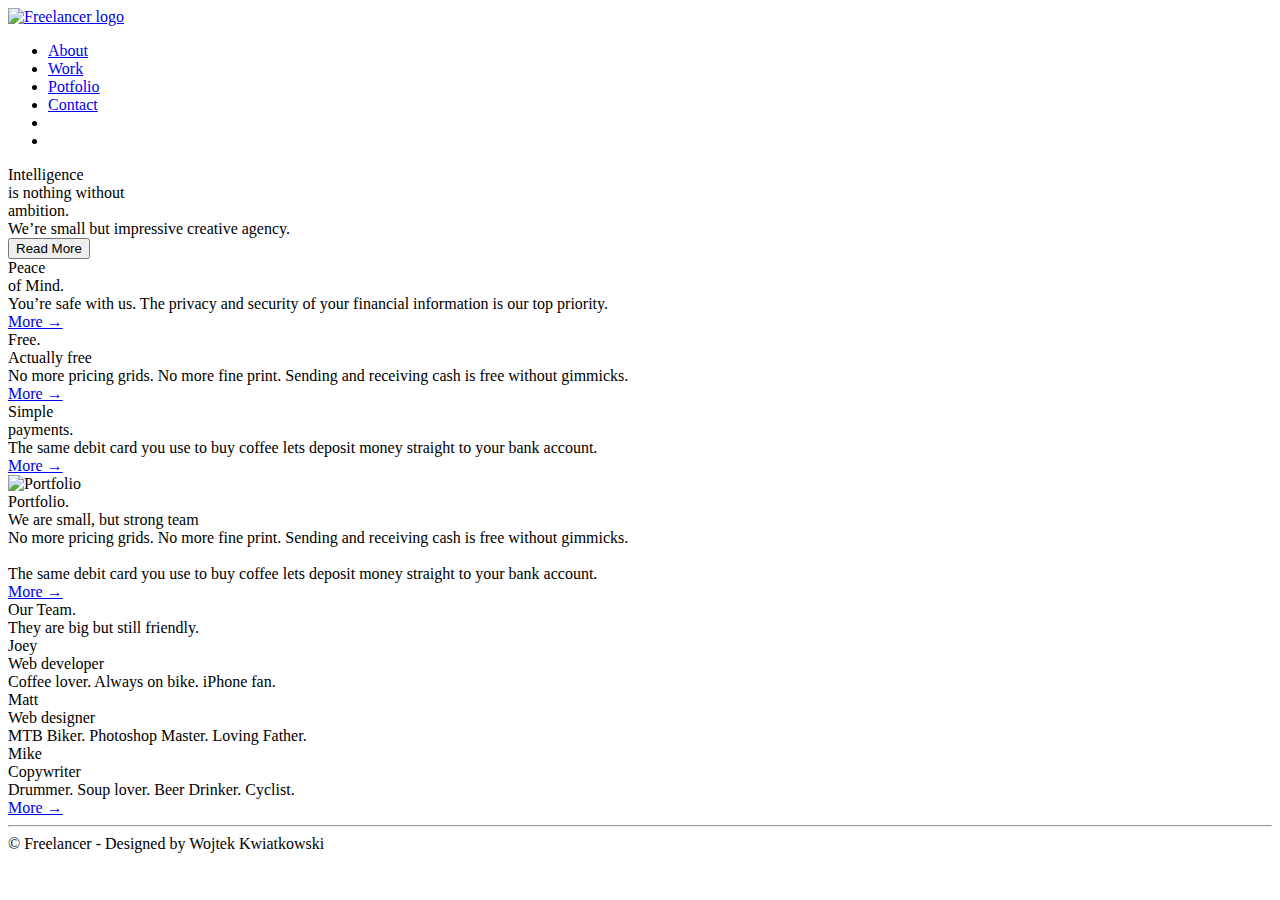
==== sites/freelancer/index.html @ 68204147 "Create index.html" ====
<!DOCTYPE html>
<html lang="en">
<head>
	<meta charset="UTF-8">
	<title>Freelancer</title>
	<link rel="stylesheet" href="css/style.css">
</head>
<body>
		<header> 
			<div class="wrapper">
				<div class="logo">
					<a href="#"><img src="img/logo.png" alt="Freelancer logo"></a>
				</div>
				<div class="nav">
					<nav>
						<ul>
							<li><a href="#" class="list_item">About</a></li>
							<li><a href="#snippets" class="list_item">Work</a></li>
							<li><a href="#portfolio" class="list_item">Potfolio</a></li>
							<li><a href="#" class="list_item">Contact</a></li>
							<li><a href="https://www.twitter.com/" class="list_item_social" target="_blank"></a></li>
							<li><a href="https://www.facebook.com/" class="list_item_social" target="_blank"></a></li>
						</ul>
					</nav>
				</div>
				<div class="slogan">
					<div class="slogan_big">Intelligence<br>is nothing without<br>ambition<span class="red-dot">.</span></div>
					<div class="slogan_small">We’re small but impressive creative agency.</div>
					<button class="header_button">Read More</button>
				</div>
			</div>	
		</header>
		<main>
			<div class="wrapper">
				<div class="snippets" id="snippets">
					<div class="column">
						<div class="column_header">Peace<br>of Mind<span class="red-dot">.</span></div>
						<div class="column_text">You’re safe with us. The privacy and security of your financial information is our top priority.</div>
						<a href="#" class="button">More&nbsp;&rarr;</a>
					</div>
					<div class="column">
						<div class="column_header">Free<span class="red-dot">.</span><br>Actually free</div>
						<div class="column_text">No more pricing grids. No more fine print. Sending and receiving cash is free without gimmicks.</div>
						<a href="#" class="button">More&nbsp;&rarr;</a>
					</div>
					<div class="column">
						<div class="column_header">Simple<br>payments<span class="red-dot">.</span></div>
						<div class="column_text">The same debit card you use to buy coffee lets deposit money straight to your bank account.</div>
						<a href="#" class="button">More&nbsp;&rarr;</a>				
					</div>
				</div>

				<div class="portfolio" id="portfolio">
					<div class="portfolio_image"><img src="img/portfolio_bg.png" alt="Portfolio"></div>
					<div class="portfolio_header">Portfolio<span class="red-dot">.</span></div>
					<div class="portfolio_small-text">We are small, but strong team</div>
					<div class="portfolio_main-info">
						No more pricing grids. No more fine print. Sending and receiving cash is free without gimmicks.<br><br> 
						The same debit card you use to buy coffee lets deposit money straight to your bank account.</div>
					<a href="#" class="button">More&nbsp;&rarr;</a>
				</div>

				<div class="team" id="team">
					<div class="team_header">Our Team<span class="red-dot">.</span></div>
					<div class="team_text">They are big but still friendly.</div>
					<div class="team_member__wrapper">
						<div class="team_member">
							<div class="team_member__photo"></div>
							<div class="team_member__name">Joey</div>
							<div class="team_member__position">Web developer</div>
							<div class="team_member__info">Coffee lover.  Always on bike. iPhone fan.</div>
						</div>
						<div class="team_member">
							<div class="team_member__photo"></div>
							<div class="team_member__name">Matt</div>
							<div class="team_member__position">Web designer</div>
							<div class="team_member__info">MTB Biker. Photoshop Master. Loving Father.</div>
						</div>
						<div class="team_member">
							<div class="team_member__photo"></div>
							<div class="team_member__name">Mike</div>
							<div class="team_member__position">Copywriter</div>
							<div class="team_member__info">Drummer. Soup lover. Beer Drinker. Cyclist.</div>
						</div>
					</div>
					
					<a href="#" class="button">More&nbsp;&rarr;</a>
				</div>
			</div>
			
		</main>

			

		<footer>
			<div class="wrapper">
				<hr>
				<div class="social">
					<a href="https://www.twitter.com" target="_blank" class="social_icon"></a>
					<a href="https://www.instagram.com" target="_blank" class="social_icon"></a>
					<a href="https://www.facebook.com/" target="_blank" class="social_icon"></a>
					<a href="https://plus.google.com/" target="_blank" class="social_icon"></a>
				</div>
				<div class="copyright">&copy; Freelancer - Designed by Wojtek Kwiatkowski</div>
			</div>		
		</footer>
	


</body>
</html>
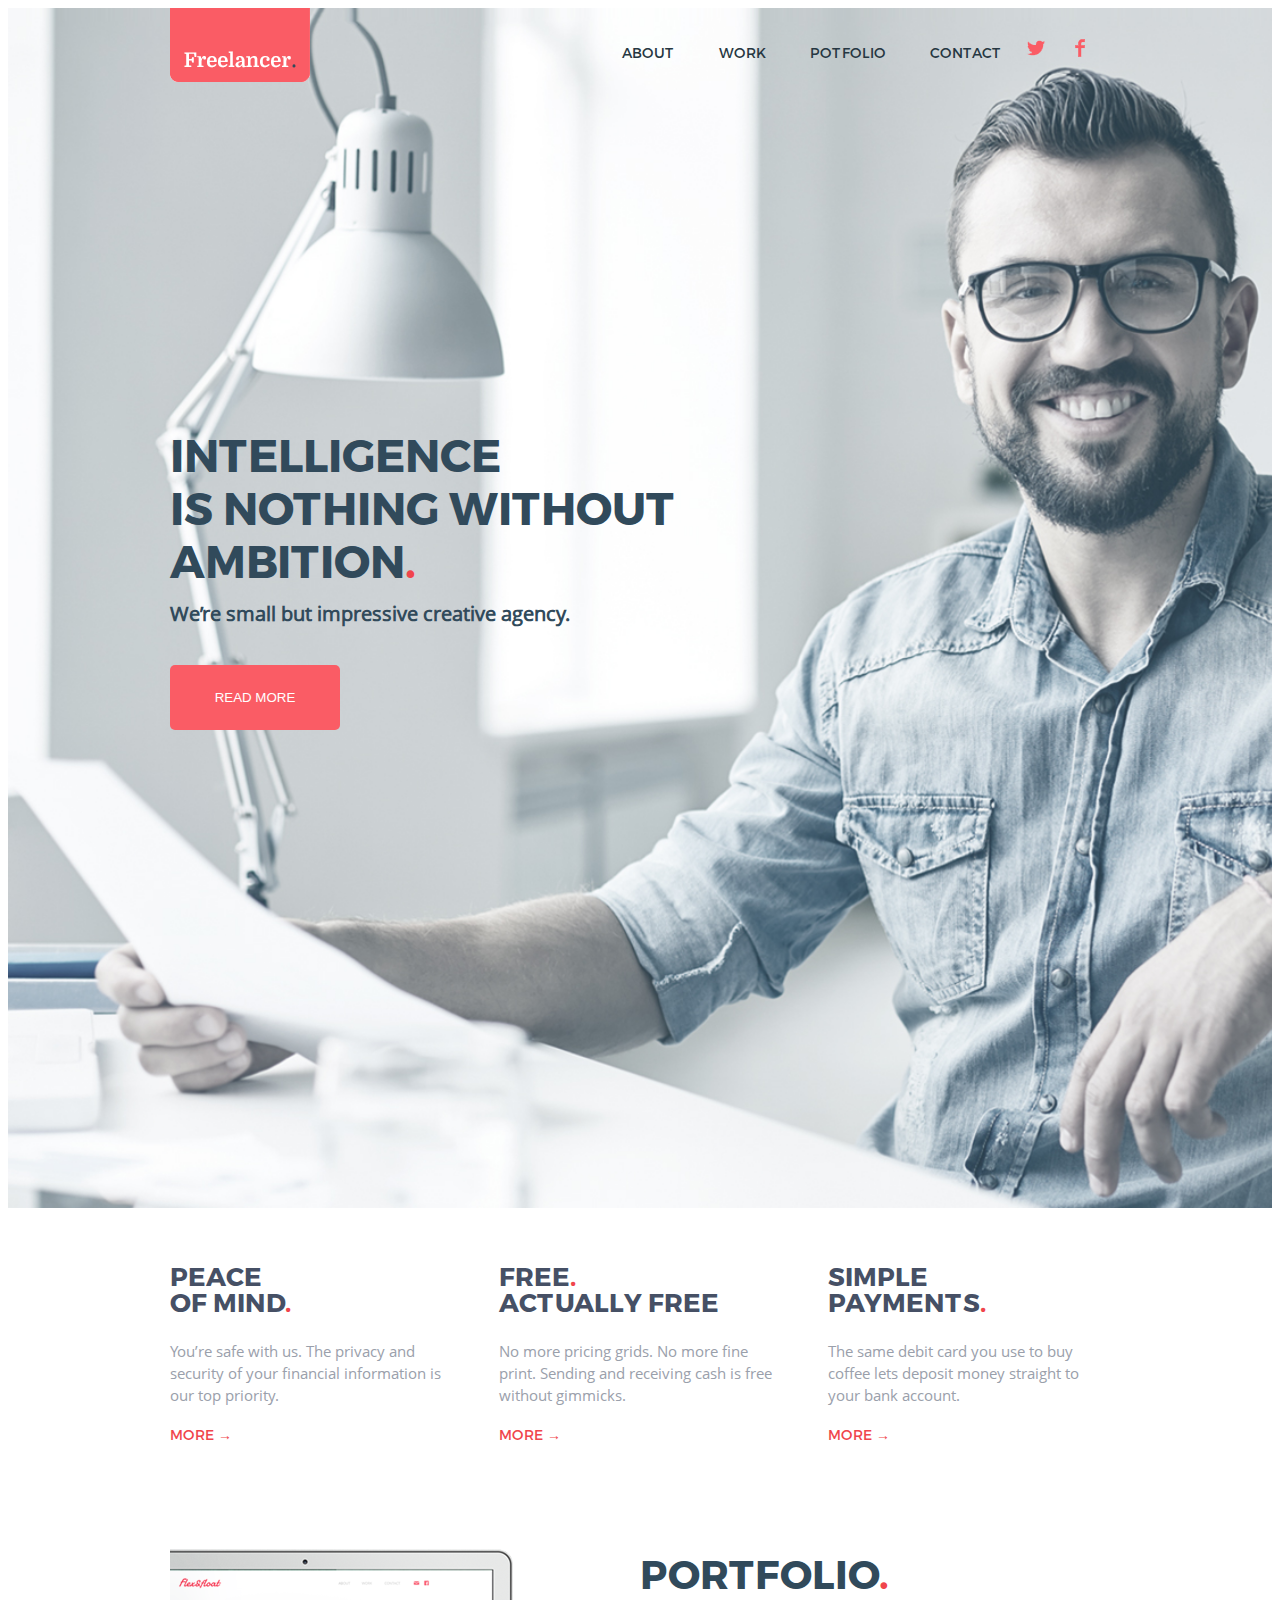
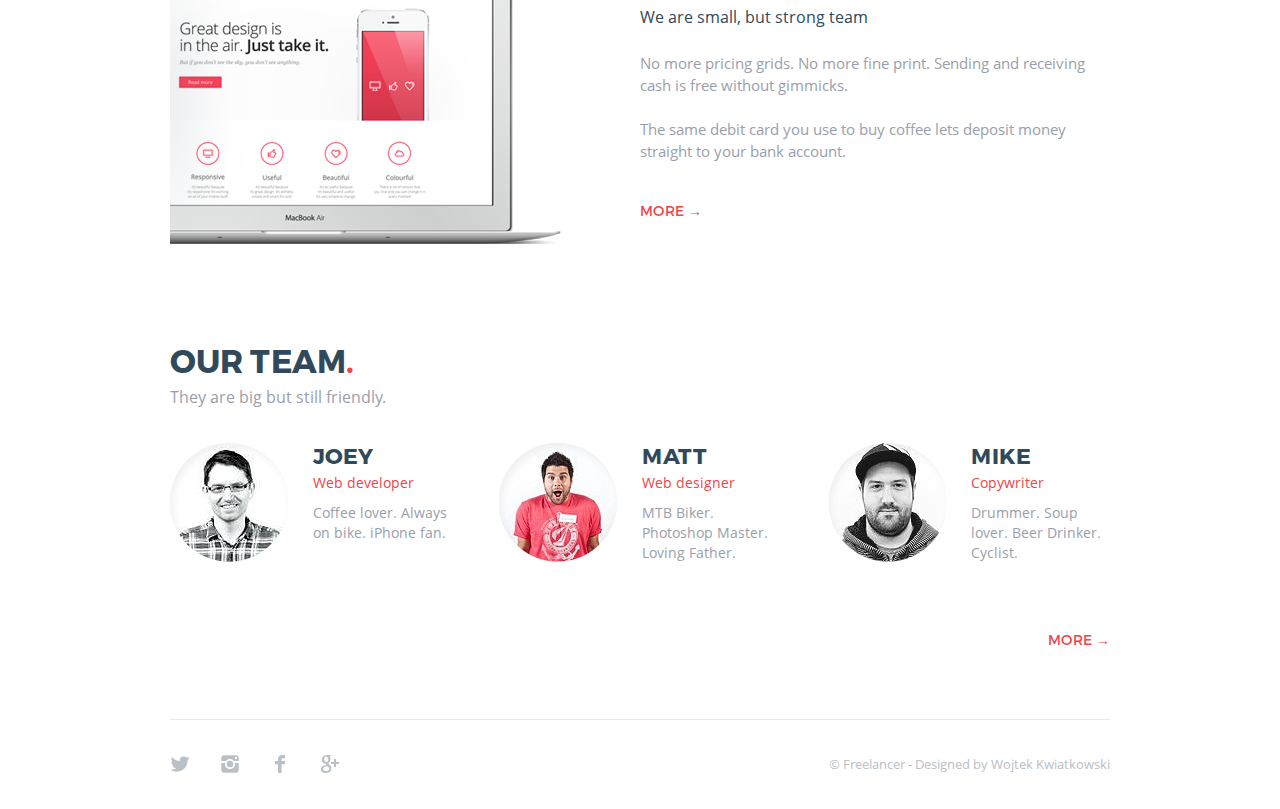
==== commit 96367601: "Update index.html" ====
--- a/sites/freelancer/index.html
+++ b/sites/freelancer/index.html
@@ -4,6 +4,7 @@
 	<meta charset="UTF-8">
 	<title>Freelancer</title>
 	<link rel="stylesheet" href="css/style.css">
+	<link rel="icon" type="image/vnd.microsoft.icon" href="img/favicon.ico">
 </head>
 <body>
 		<header> 
--- a/sites/freelancer/css/style.css
+++ b/sites/freelancer/css/style.css
@@ -0,0 +1,334 @@
+@font-face {
+  font-family: 'Montserrat Bold';
+  src: url('../fonts/Montserrat-Bold/Montserrat-Bold.eot');
+  src: url('../fonts/Montserrat-Bold/Montserrat-Bold.woff2') format('woff2'),
+       url('../fonts/Montserrat-Bold/Montserrat-Bold.woff') format('woff'),
+       url('../fonts/Montserrat-Bold/Montserrat-Bold.ttf') format('truetype'),
+       url('../fonts/Montserrat-Bold/Montserrat-Bold.svg#Montserrat-Bold') format('svg'),
+       url('../fonts/Montserrat-Bold/Montserrat-Bold.eot?#iefix') format('embedded-opentype');
+}
+
+@font-face {
+  font-family: 'Montserrat Regular';
+  src: url('../fonts/Montserrat-Regular/Montserrat-Regular.eot');
+  src: url('../fonts/Montserrat-Regular/Montserrat-Regular.woff2') format('woff2'),
+       url('../fonts/Montserrat-Regular/Montserrat-Regular.woff') format('woff'),
+       url('../fonts/Montserrat-Regular/Montserrat-Regular.ttf') format('truetype'),
+       url('../fonts/Montserrat-Regular/Montserrat-Regular.svg#Montserrat-Regular') format('svg'),
+       url('../fonts/Montserrat-Regular/Montserrat-Regular.eot?#iefix') format('embedded-opentype');
+  font-weight: normal;
+  font-style: normal;
+}
+
+@font-face {
+  font-family: 'Open Sans';
+  src: url('../fonts/Open-Sans/OpenSans.eot');
+  src: url('../fonts/Open-Sans/OpenSans.woff') format('woff'),
+       url('../fonts/Open-Sans/OpenSans.woff2') format('woff2'),
+       url('../fonts/Open-Sans/OpenSans.ttf') format('truetype'),
+       url('../fonts/Open-Sans/OpenSans.svg#OpenSans') format('svg'),
+       url('../fonts/Open-Sans/OpenSans.eot?#iefix') format('embedded-opentype');
+  font-weight: normal;
+  font-style: normal;
+}
+
+
+.wrapper {
+	width:940px;
+	margin:0 auto;
+}
+header {
+	background:url(../img/header_bg.jpg) no-repeat;
+	background-size:cover;
+	display:block;
+	margin:0;
+	overflow:hidden;	
+	height:1200px;
+	position:relative;
+}
+.logo {
+	float:left;
+	width:20%;
+	max-width:140px;
+}
+.logo img {
+	max-width:100%;
+	height:auto;
+}
+.nav {
+	float:right;
+	margin-top:0;
+}
+.nav ul li {
+	list-style:none;
+	display:inline-block;
+}
+.list_item {
+	display:block;
+	padding:20px;
+	color:#263742;
+	font-size:14px;
+	font-family:"Montserrat Regular";
+	text-decoration:none;
+	text-transform:uppercase;
+	transition:color .2s;
+	-moz-transition:color .2s;
+	-webkit-transition:color .2s;
+	-o-transition:color .2s;
+}
+.list_item:hover {
+	color:#f0454c;
+}
+.list_item_social {
+	display:block;
+	width:20px;
+	height:19px;
+	padding:0 10px;
+	background-image:url(../img/social_sprite.png);
+	background-repeat:no-repeat; 
+}
+nav ul li:nth-child(5) .list_item_social {
+	background-position: -20px 0;
+}
+nav ul li:last-child .list_item_social {
+	background-position: -20px -40px;
+}
+.nav:after, .slogan {
+	clear:both;
+	content:"";
+}
+header:after {
+	clear:left;
+	content:"";
+} 
+.slogan {
+	text-align:left;
+	font-size:15px;
+	font-family:"Open Sans";
+	font-weight:600;
+	color:#314a5b;
+	position:absolute;
+	top:35%; 
+}
+.slogan_big {
+	font-size:3em;
+	font-family:"Montserrat Bold";
+	line-height:53px;
+	text-transform:uppercase;	
+}
+.slogan_small {
+	font-size:20px;
+	font-family:"Open Sans";
+	line-height:53px;
+	margin-bottom:25px;
+}
+.header_button {
+	color:#fff;
+	display:block;
+	width:170px;
+	height:65px;
+	text-align:center;
+	line-height:60px;
+	background:#fa5c65;
+	border-radius:5px;
+	-moz-border-radius:5px;
+	-webkit-border-radius:5px;
+	text-transform:uppercase;
+	border:0;
+	transition:background .2s;
+	-webkit-transition:background .2s;
+	-moz-transition:background .2s;
+	-o-transition:background .2s;
+}
+.header_button:hover {
+	background:#f0454c;
+}
+.snippets {
+	margin-top:55px;
+}
+.snippets:after {
+	content:".";
+	visibility:hidden;
+	height:0;
+	clear:both;
+}
+.snippets .column, .team_member {
+	width:30%;
+	margin-right:5%;
+	float:left;
+}
+.snippets .column:last-child, .team_member:last-child {
+	margin-right:0;
+}
+.column_header {
+	font-size:26px;
+	line-height:26px;
+	font-family:"Montserrat Bold";
+	text-transform:uppercase; 
+	color:#465065;
+}
+.column_text, .portfolio_main-info {
+	color:#9aa0ab;
+	font-size:15px;
+	line-height:22px;
+	font-family:"Open Sans";
+	margin:25px 0 20px;
+}	
+.button {
+	text-decoration:none;
+	color:#f0454c;
+	font-size:14px;
+	font-family:"Montserrat Regular";
+	text-transform:uppercase; 
+	transition:font-size .3s;
+	-moz-transition:font-size .3s;
+	-webkit-transition:font-size .3s;
+	-o-transition:font-size .3s;
+	display:block;
+	height:20px;
+}
+.button:hover {
+	font-size:18px;
+}
+.portfolio {
+	color:#314a5b;
+	margin:85px 0;
+	overflow:hidden;
+}
+.portfolio:after {
+	clear:both;
+}
+.portfolio_image {
+	width:50%;
+	float:left;
+}
+.portfolio_header {
+	font:40px "Montserrat Bold";
+	text-transform:uppercase;	
+}
+.portfolio_small-text {
+	font-size:16px;
+	font-family:"Open Sans";
+	line-height:20px;
+	margin:10px 0 25px;
+}
+.portfolio_main-info {
+	margin-bottom:40px;
+}
+.team {
+	overflow:hidden;
+}
+.red-dot {
+	color:#f0454c;
+}
+.team_header {
+	font-size:32px;
+	font-family:"Montserrat Bold";
+	line-height:54px;
+	color:#314a5b;
+	text-transform:uppercase;
+}
+.team_text {
+	font-size:16px;
+	font-family:"Open Sans";
+	line-height:20px;
+	color:#9aa0ab;
+}
+.team_member__wrapper {
+	margin-top:35px;
+}
+.team_member__photo {
+	width:118px;
+	height:120px;
+	background-image:url(../img/photo_sprite.png);
+	float:left;
+	margin-right:25px;
+}
+.team_member__wrapper .team_member:first-child .team_member__photo {
+	background-position:0 0; 
+}
+.team_member__wrapper .team_member:nth-child(2) .team_member__photo {
+	background-position:0 -120px; 
+}
+.team_member__wrapper .team_member:last-child .team_member__photo {
+	background-position:0 -240px; 
+}
+.team_member__name {
+	font-size:22px;
+	font-family:"Montserrat Bold";
+	margin-bottom:5px;
+	color:#314a5b;
+	text-transform:uppercase;
+}
+.team_member__position, .team_member__info {
+	color:#f0454c;
+	font-size:14px;
+	line-height:20px;
+	font-family:"Open Sans";
+}
+.team_member__info {
+	color:#9aa0ab;
+	margin-top:10px;
+}
+.team_member:last-child:after, .team:after {
+	content:".";
+	visibility:hidden;
+	height:0;
+	clear:both;
+}
+.team .button {
+	margin:50px 0 60px;
+	float:right;
+}
+
+hr {
+	background:#e6eaed;
+	border:0;
+	height:1px;
+	width:100%;
+}
+footer {
+	height:55px;
+	margin-bottom:35px; 
+}
+.social {
+	margin-top:35px;
+}
+.social_icon{
+	display:block;
+	width:20px;
+	height:19px;
+	float:left;
+	margin-right:30px;
+	background-image:url(../img/social_sprite.png);
+}
+.social .social_icon:first-child {
+	background-position:0 0;
+} 
+.social .social_icon:first-child:hover {
+	background-position:-20px 0;
+} 
+.social .social_icon:nth-child(2) {
+	background-position:0 -19px;
+}
+.social .social_icon:nth-child(2):hover {
+	background-position:-20px -19px;
+}
+.social .social_icon:nth-child(3) {
+	background-position:0 -40px;
+}
+.social .social_icon:nth-child(3):hover {
+	background-position:-20px -40px;
+}
+.social .social_icon:last-child {
+	background-position:0 -61px;
+}
+.social .social_icon:last-child:hover {
+	background-position:-20px -61px;
+}
+.copyright {
+	float:right;
+	font-size:13px;
+	font-family:"Open Sans";
+	color:#b9c0c6;
+}
